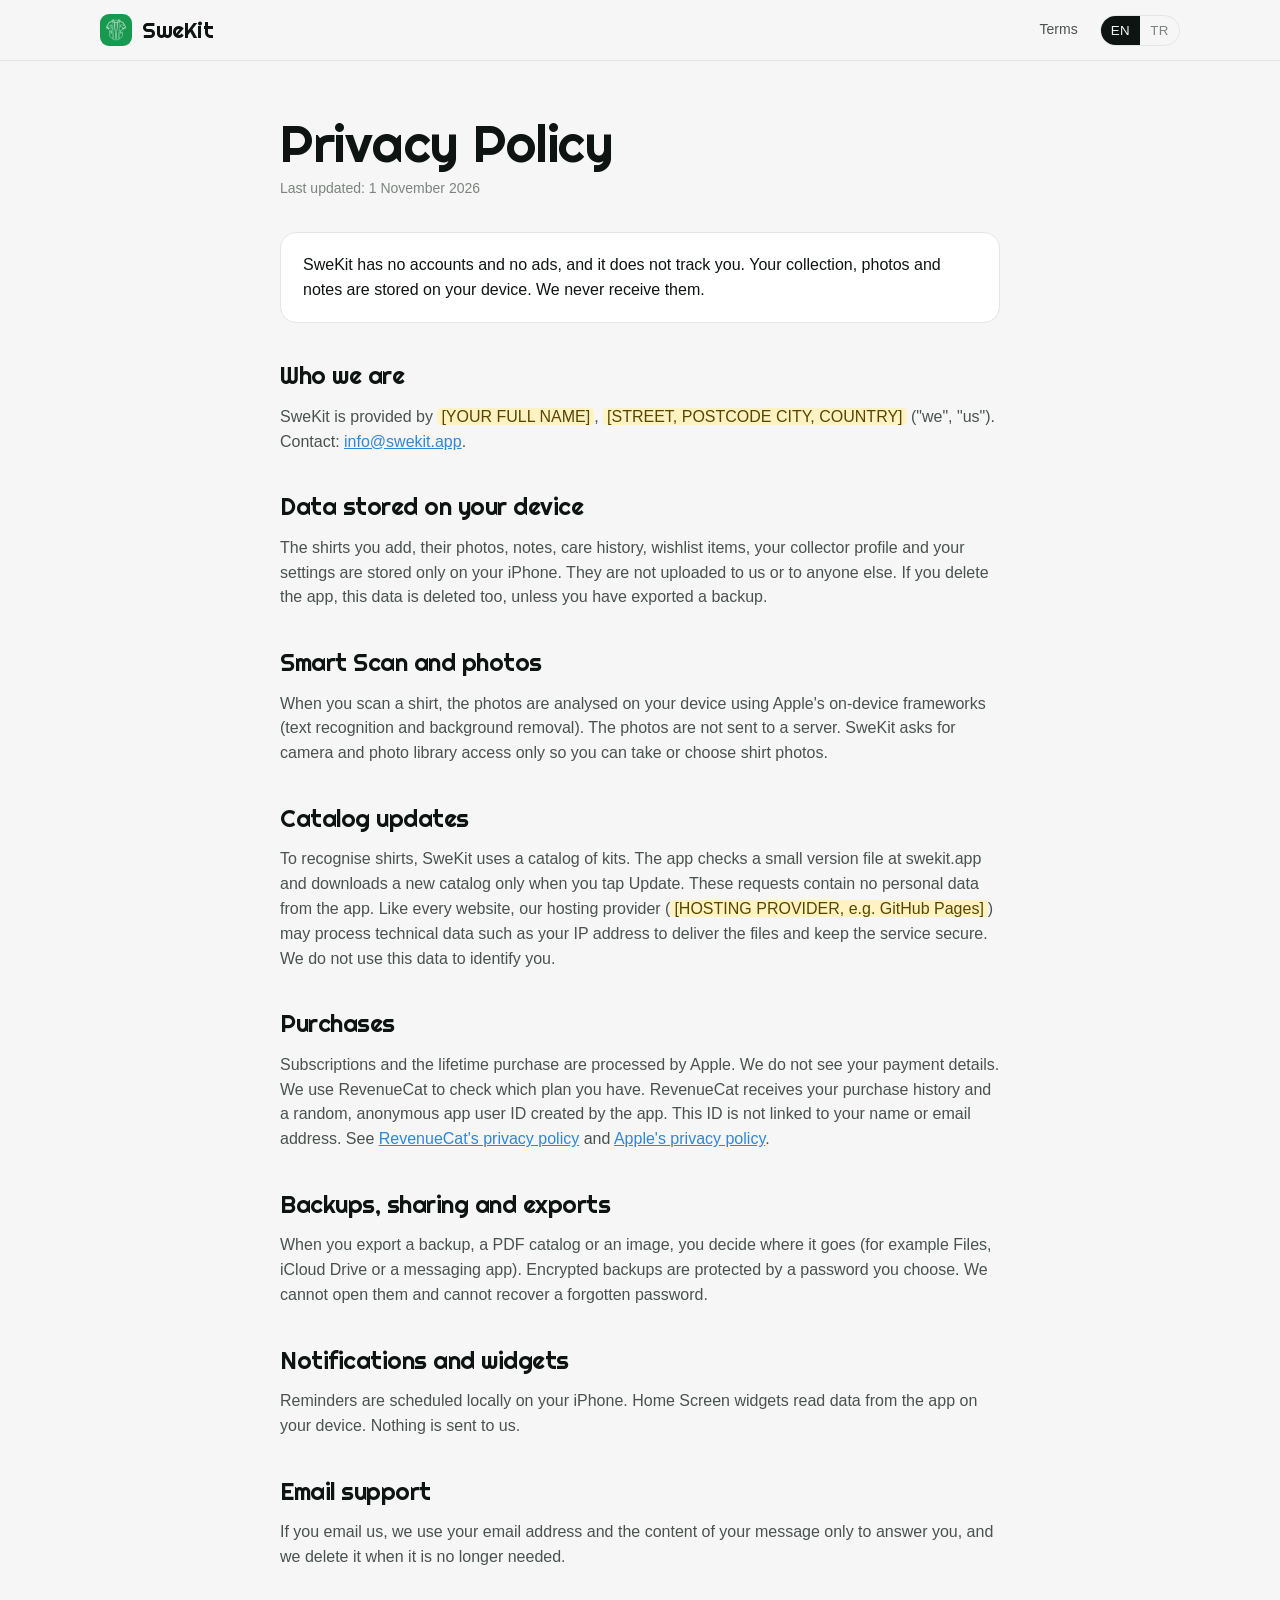
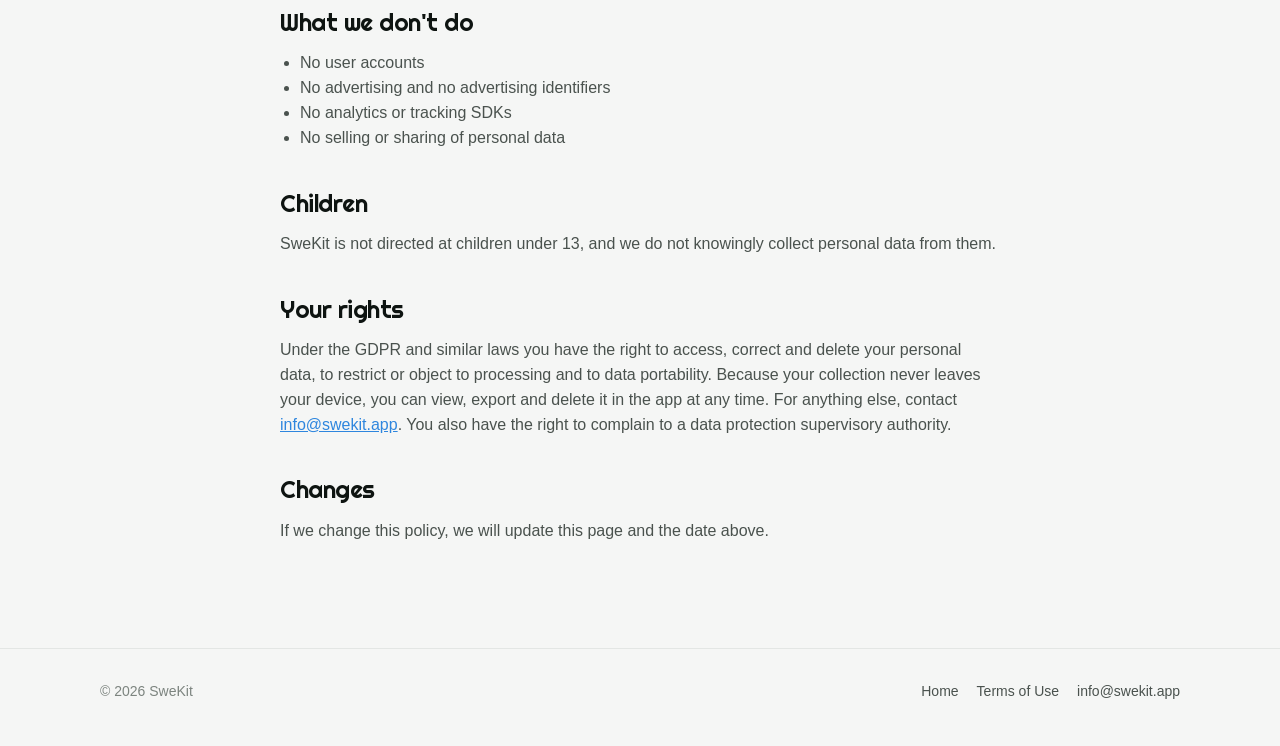
==== privacy/index.html @ 5796578f "Add files via upload" ====
<!doctype html>
<html lang="en">
<head>
<meta charset="utf-8">
<meta name="viewport" content="width=device-width, initial-scale=1">
<title>Privacy Policy – SweKit</title>
<meta name="description" content="How SweKit handles your data. Your collection stays on your device.">
<link rel="icon" href="../assets/swe-logo.PNG">
<link rel="stylesheet" href="../assets/style.css">
<script src="../assets/lang.js" defer></script>
</head>
<body>

<header class="top">
  <div class="wrap">
    <a class="brand" href="../">
      <span class="brand-mark"><img src="../assets/swe-logo.PNG" alt=""></span>
      <span class="brand-name">SweKit</span>
    </a>
    <nav>
      <a href="../terms/"><span data-l="en">Terms</span><span data-l="tr">Koşullar</span></a>
      <span class="lang" role="group" aria-label="Language">
        <button type="button" data-set="en" aria-pressed="true">EN</button>
        <button type="button" data-set="tr" aria-pressed="false">TR</button>
      </span>
    </nav>
  </div>
</header>

<main class="legal">

<article data-l="en">
  <h1>Privacy Policy</h1>
  <p class="updated">Last updated: 1 November 2026</p>

  <div class="summary">
    <p>SweKit has no accounts and no ads, and it does not track you. Your collection, photos and notes are stored on your device. We never receive them.</p>
  </div>

  <h2>Who we are</h2>
  <p>SweKit is provided by <span class="todo">[YOUR FULL NAME]</span>, <span class="todo">[STREET, POSTCODE CITY, COUNTRY]</span> ("we", "us"). Contact: <a href="mailto:info@swekit.app">info@swekit.app</a>.</p>

  <h2>Data stored on your device</h2>
  <p>The shirts you add, their photos, notes, care history, wishlist items, your collector profile and your settings are stored only on your iPhone. They are not uploaded to us or to anyone else. If you delete the app, this data is deleted too, unless you have exported a backup.</p>

  <h2>Smart Scan and photos</h2>
  <p>When you scan a shirt, the photos are analysed on your device using Apple's on-device frameworks (text recognition and background removal). The photos are not sent to a server. SweKit asks for camera and photo library access only so you can take or choose shirt photos.</p>

  <h2>Catalog updates</h2>
  <p>To recognise shirts, SweKit uses a catalog of kits. The app checks a small version file at swekit.app and downloads a new catalog only when you tap Update. These requests contain no personal data from the app. Like every website, our hosting provider (<span class="todo">[HOSTING PROVIDER, e.g. GitHub Pages]</span>) may process technical data such as your IP address to deliver the files and keep the service secure. We do not use this data to identify you.</p>

  <h2>Purchases</h2>
  <p>Subscriptions and the lifetime purchase are processed by Apple. We do not see your payment details. We use RevenueCat to check which plan you have. RevenueCat receives your purchase history and a random, anonymous app user ID created by the app. This ID is not linked to your name or email address. See <a href="https://www.revenuecat.com/privacy">RevenueCat's privacy policy</a> and <a href="https://www.apple.com/legal/privacy/">Apple's privacy policy</a>.</p>

  <h2>Backups, sharing and exports</h2>
  <p>When you export a backup, a PDF catalog or an image, you decide where it goes (for example Files, iCloud Drive or a messaging app). Encrypted backups are protected by a password you choose. We cannot open them and cannot recover a forgotten password.</p>

  <h2>Notifications and widgets</h2>
  <p>Reminders are scheduled locally on your iPhone. Home Screen widgets read data from the app on your device. Nothing is sent to us.</p>

  <h2>Email support</h2>
  <p>If you email us, we use your email address and the content of your message only to answer you, and we delete it when it is no longer needed.</p>

  <h2>What we don't do</h2>
  <ul>
    <li>No user accounts</li>
    <li>No advertising and no advertising identifiers</li>
    <li>No analytics or tracking SDKs</li>
    <li>No selling or sharing of personal data</li>
  </ul>

  <h2>Children</h2>
  <p>SweKit is not directed at children under 13, and we do not knowingly collect personal data from them.</p>

  <h2>Your rights</h2>
  <p>Under the GDPR and similar laws you have the right to access, correct and delete your personal data, to restrict or object to processing and to data portability. Because your collection never leaves your device, you can view, export and delete it in the app at any time. For anything else, contact <a href="mailto:info@swekit.app">info@swekit.app</a>. You also have the right to complain to a data protection supervisory authority.</p>

  <h2>Changes</h2>
  <p>If we change this policy, we will update this page and the date above.</p>
</article>

<article data-l="tr">
  <h1>Gizlilik Politikası</h1>
  <p class="updated">Son güncelleme: 1 Kasım 2026</p>

  <div class="summary">
    <p>SweKit'te hesap yok, reklam yok ve seni takip etmiyoruz. Koleksiyonun, fotoğrafların ve notların cihazında saklanır. Bunlar bize hiçbir zaman ulaşmaz.</p>
  </div>

  <h2>Biz kimiz</h2>
  <p>SweKit, <span class="todo">[AD SOYAD]</span>, <span class="todo">[ADRES, POSTA KODU ŞEHİR, ÜLKE]</span> tarafından sunulur ("biz"). İletişim: <a href="mailto:info@swekit.app">info@swekit.app</a>.</p>

  <h2>Cihazında saklanan veriler</h2>
  <p>Eklediğin formalar, fotoğrafları, notlar, bakım geçmişi, istek listesi, koleksiyoner profilin ve ayarların yalnızca iPhone'unda saklanır. Bize ya da başka birine yüklenmez. Uygulamayı silersen, yedek almadıysan bu veriler de silinir.</p>

  <h2>Akıllı Tara ve fotoğraflar</h2>
  <p>Bir formayı taradığında fotoğraflar, Apple'ın cihaz üzerinde çalışan araçlarıyla (metin tanıma ve arka plan kaldırma) cihazında incelenir. Fotoğraflar bir sunucuya gönderilmez. SweKit kamera ve fotoğraf arşivi iznini yalnızca forma fotoğrafı çekebilmen ya da seçebilmen için ister.</p>

  <h2>Katalog güncellemeleri</h2>
  <p>SweKit formaları tanımak için bir forma kataloğu kullanır. Uygulama swekit.app adresindeki küçük bir sürüm dosyasına bakar; yeni kataloğu yalnızca sen Güncelle'ye bastığında indirir. Bu isteklerde uygulamadan kişisel veri gönderilmez. Her web sitesinde olduğu gibi barındırma sağlayıcımız (<span class="todo">[BARINDIRMA SAĞLAYICISI, örn. GitHub Pages]</span>) dosyaları iletmek ve hizmeti güvende tutmak için IP adresi gibi teknik verileri işleyebilir. Bu verileri seni tanımak için kullanmayız.</p>

  <h2>Satın almalar</h2>
  <p>Abonelikler ve ömür boyu satın alma Apple tarafından işlenir; ödeme bilgilerini görmeyiz. Hangi planda olduğunu kontrol etmek için RevenueCat kullanırız. RevenueCat satın alma geçmişini ve uygulamanın oluşturduğu rastgele, anonim bir kullanıcı kimliğini alır. Bu kimlik adınla ya da e-posta adresinle ilişkilendirilmez. Ayrıntılar: <a href="https://www.revenuecat.com/privacy">RevenueCat gizlilik politikası</a> ve <a href="https://www.apple.com/legal/privacy/">Apple gizlilik politikası</a>.</p>

  <h2>Yedekler, paylaşım ve dışa aktarma</h2>
  <p>Bir yedeği, PDF kataloğu ya da görseli dışa aktardığında nereye gideceğine sen karar verirsin (örneğin Dosyalar, iCloud Drive ya da bir mesajlaşma uygulaması). Şifreli yedekler senin belirlediğin bir parolayla korunur. Bunları açamayız ve unutulan parolayı kurtaramayız.</p>

  <h2>Bildirimler ve widget'lar</h2>
  <p>Hatırlatmalar iPhone'unda yerel olarak planlanır. Ana ekran widget'ları verileri cihazındaki uygulamadan okur. Bize hiçbir şey gönderilmez.</p>

  <h2>E-posta desteği</h2>
  <p>Bize e-posta gönderirsen e-posta adresini ve mesajını yalnızca sana yanıt vermek için kullanırız ve artık gerekmediğinde sileriz.</p>

  <h2>Yapmadıklarımız</h2>
  <ul>
    <li>Kullanıcı hesabı yok</li>
    <li>Reklam ve reklam kimliği yok</li>
    <li>Analiz ya da takip araçları yok</li>
    <li>Kişisel verilerin satışı ya da paylaşımı yok</li>
  </ul>

  <h2>Çocuklar</h2>
  <p>SweKit 13 yaşın altındaki çocuklara yönelik değildir ve bilerek onlardan kişisel veri toplamayız.</p>

  <h2>Hakların</h2>
  <p>KVKK, GDPR ve benzeri yasalar kapsamında kişisel verilerine erişme, düzeltme, silme, işlemeyi kısıtlama ya da itiraz etme ve veri taşınabilirliği hakların vardır. Koleksiyonun cihazından hiç çıkmadığı için onu uygulamada istediğin zaman görebilir, dışa aktarabilir ve silebilirsin. Diğer her şey için <a href="mailto:info@swekit.app">info@swekit.app</a> adresine yaz. Bir veri koruma denetim makamına şikâyette bulunma hakkın da vardır.</p>

  <h2>Değişiklikler</h2>
  <p>Bu politikayı değiştirirsek bu sayfayı ve yukarıdaki tarihi güncelleriz.</p>
</article>

</main>

<footer>
  <div class="wrap">
    <span>© 2026 SweKit</span>
    <nav>
      <a href="../"><span data-l="en">Home</span><span data-l="tr">Ana sayfa</span></a>
      <a href="../terms/"><span data-l="en">Terms of Use</span><span data-l="tr">Kullanım Koşulları</span></a>
      <a href="mailto:info@swekit.app">info@swekit.app</a>
    </nav>
  </div>
</footer>

</body>
</html>
---- assets/style.css ----
@font-face {
  font-family: "Righteous";
  src: url("Righteous-Regular.ttf") format("truetype");
  font-display: swap;
}

:root {
  --paper: #F5F6F5;
  --card: #FFFFFF;
  --ink: #0E1411;
  --ink-2: #4A524E;
  --muted: #7C847F;
  --line: #E3E6E4;
  --pitch: #17994F;
  --pitch-dark: #12803F;
  --sky: #2E86DE;
  --navy: #0B1E3A;
  --radius: 16px;
  --max: 1120px;
}

@media (prefers-color-scheme: dark) {
  :root:not([data-theme="light"]) {
    --paper: #0F1311;
    --card: #171C19;
    --ink: #EEF2EF;
    --ink-2: #B5BDB8;
    --muted: #8A938E;
    --line: #262D29;
    --pitch: #2DBE6C;
    --pitch-dark: #25A35B;
    --sky: #5AA8F0;
  }
}

* { box-sizing: border-box; }
html { -webkit-text-size-adjust: 100%; }
body {
  margin: 0;
  background: var(--paper);
  color: var(--ink);
  font: 16px/1.55 -apple-system, BlinkMacSystemFont, "SF Pro Text", "Helvetica Neue", Arial, sans-serif;
}
a { color: var(--sky); }
img { max-width: 100%; display: block; }

/* language toggle: every text exists in both languages */
html[lang="tr"] [data-l="en"], html[lang="en"] [data-l="tr"] { display: none !important; }

.wrap { max-width: var(--max); margin: 0 auto; padding: 0 20px; }

/* header */
.top {
  position: sticky; top: 0; z-index: 10;
  background: color-mix(in srgb, var(--paper) 88%, transparent);
  backdrop-filter: saturate(160%) blur(12px);
  -webkit-backdrop-filter: saturate(160%) blur(12px);
  border-bottom: 1px solid var(--line);
}
.top .wrap { display: flex; align-items: center; justify-content: space-between; height: 60px; }
.brand { display: flex; align-items: center; gap: 10px; text-decoration: none; color: var(--ink); }
.brand-mark {
  width: 32px; height: 32px; border-radius: 9px; background: var(--pitch);
  display: grid; place-items: center;
}
.brand-mark img { width: 22px; height: 22px; }
.brand-name { font-family: "Righteous", sans-serif; font-size: 22px; letter-spacing: -0.3px; }
.top nav { display: flex; align-items: center; gap: 6px; }
.top nav a { color: var(--ink-2); text-decoration: none; font-size: 14px; font-weight: 500; padding: 8px 10px; border-radius: 8px; }
.top nav a:hover { color: var(--ink); }
.lang {
  display: inline-flex; border: 1px solid var(--line); border-radius: 999px; overflow: hidden; margin-left: 6px;
}
.lang button {
  border: 0; background: transparent; color: var(--muted); font: 600 12px/1 inherit;
  padding: 7px 10px; cursor: pointer; letter-spacing: .5px;
}
.lang button[aria-pressed="true"] { background: var(--ink); color: var(--paper); }

/* buttons */
.btn {
  display: inline-flex; align-items: center; gap: 10px; height: 52px; padding: 0 22px;
  border-radius: 14px; font-weight: 600; font-size: 16px; text-decoration: none;
}
.btn-primary { background: var(--pitch); color: #fff; }
.btn-primary:hover { background: var(--pitch-dark); }
.btn-ghost { color: var(--ink); border: 1px solid var(--line); background: var(--card); }
.btn svg { width: 20px; height: 20px; }

/* hero */
.hero { padding: 72px 0 0; overflow: hidden; }
.hero-grid { display: grid; grid-template-columns: 1.05fr 1fr; gap: 40px; align-items: end; }
.kicker {
  font-size: 12px; font-weight: 700; letter-spacing: 2.4px; text-transform: uppercase; color: var(--pitch);
  margin: 0 0 14px;
}
h1, h2, h3 { font-family: "Righteous", sans-serif; font-weight: 400; letter-spacing: -0.5px; margin: 0; }
h1 { font-size: clamp(42px, 6.4vw, 76px); line-height: 1.02; }
.lead { font-size: 19px; color: var(--ink-2); max-width: 520px; margin: 22px 0 30px; }
.cta { display: flex; gap: 12px; flex-wrap: wrap; padding-bottom: 72px; }
.hero-phones { position: relative; height: 560px; }
.hero-phones img { position: absolute; bottom: -120px; width: 290px; filter: drop-shadow(0 30px 40px rgba(10, 30, 20, .18)); }
.hero-phones .p1 { left: 4%; transform: rotate(-6deg); }
.hero-phones .p2 { right: 4%; bottom: -80px; transform: rotate(5deg); z-index: 1; }

/* pitch band under hero */
.band {
  background: var(--pitch);
  background-image: repeating-linear-gradient(90deg, rgba(255,255,255,.05) 0 120px, transparent 120px 240px);
  height: 18px;
}

/* sections */
section { padding: 88px 0; }
.section-head { max-width: 640px; margin-bottom: 44px; }
h2 { font-size: clamp(32px, 4.2vw, 48px); line-height: 1.06; }
.section-head p { color: var(--ink-2); font-size: 18px; margin: 14px 0 0; }

.features { display: grid; grid-template-columns: repeat(3, 1fr); gap: 16px; }
.feature {
  background: var(--card); border: 1px solid var(--line); border-radius: var(--radius); padding: 24px;
}
.feature .ico {
  width: 40px; height: 40px; border-radius: 11px; display: grid; place-items: center;
  background: color-mix(in srgb, var(--pitch) 12%, transparent); color: var(--pitch); margin-bottom: 16px;
}
.feature .ico svg { width: 22px; height: 22px; }
.feature h3 { font-size: 21px; margin-bottom: 6px; }
.feature p { margin: 0; color: var(--ink-2); font-size: 15px; }

/* split rows */
.split { display: grid; grid-template-columns: 1fr 1fr; gap: 56px; align-items: center; }
.split + .split { margin-top: 96px; }
.split.rev .split-media { order: 2; }
.split-media { display: flex; justify-content: center; }
.split-media img { width: 300px; filter: drop-shadow(0 24px 36px rgba(10, 30, 20, .16)); }
.split ul { list-style: none; padding: 0; margin: 22px 0 0; }
.split li { padding: 12px 0; border-top: 1px solid var(--line); color: var(--ink-2); display: flex; gap: 12px; }
.split li::before { content: ""; flex: none; width: 8px; height: 8px; border-radius: 50%; background: var(--pitch); margin-top: 9px; }

/* privacy banner */
.private {
  background: var(--navy); color: #fff; border-radius: 24px; padding: 56px; display: grid;
  grid-template-columns: 1.2fr 1fr; gap: 40px; align-items: center;
}
.private h2 { color: #fff; }
.private p { color: rgba(255,255,255,.78); font-size: 17px; }
.private .facts { display: grid; gap: 12px; }
.private .fact { border: 1px solid rgba(255,255,255,.14); border-radius: 14px; padding: 16px 18px; }
.private .fact b { display: block; font-family: "Righteous", sans-serif; font-weight: 400; font-size: 19px; }
.private .fact span { color: rgba(255,255,255,.7); font-size: 14px; }

/* plans */
.plans { display: grid; grid-template-columns: repeat(3, 1fr); gap: 16px; }
.plan { background: var(--card); border: 1px solid var(--line); border-radius: var(--radius); padding: 24px; }
.plan.featured { border-color: var(--sky); border-width: 1.5px; }
.plan .tag { font-size: 11px; font-weight: 700; letter-spacing: 1.6px; text-transform: uppercase; color: var(--muted); }
.plan.featured .tag { color: var(--sky); }
.plan h3 { font-size: 26px; margin: 8px 0 12px; }
.plan ul { margin: 0; padding-left: 18px; color: var(--ink-2); font-size: 15px; }
.plan li { margin: 6px 0; }
.note { color: var(--muted); font-size: 13px; margin-top: 16px; }

/* final cta */
.final { text-align: center; }
.final h2 { margin-bottom: 26px; }

/* footer */
footer { border-top: 1px solid var(--line); padding: 32px 0 44px; color: var(--muted); font-size: 14px; }
footer .wrap { display: flex; justify-content: space-between; gap: 16px; flex-wrap: wrap; }
footer nav { display: flex; gap: 18px; flex-wrap: wrap; }
footer a { color: var(--ink-2); text-decoration: none; }
footer a:hover { color: var(--ink); }

/* legal pages */
.legal { max-width: 760px; margin: 0 auto; padding: 56px 20px 88px; }
.legal h1 { font-size: clamp(36px, 5vw, 52px); margin-bottom: 8px; }
.legal .updated { color: var(--muted); font-size: 14px; margin: 0 0 32px; }
.legal h2 { font-size: 24px; margin: 40px 0 10px; }
.legal p, .legal li { color: var(--ink-2); }
.legal ul { padding-left: 20px; }
.legal .summary {
  background: var(--card); border: 1px solid var(--line); border-radius: var(--radius); padding: 20px 22px; margin-bottom: 8px;
}
.legal .summary p { margin: 0; color: var(--ink); }
.todo { background: #FFF3C4; color: #5A4500; padding: 0 4px; border-radius: 4px; }

@media (max-width: 900px) {
  .hero { padding-top: 44px; }
  .hero-grid, .split, .private { grid-template-columns: 1fr; }
  .split.rev .split-media { order: 0; }
  .hero-phones { height: 420px; }
  .hero-phones img { width: 220px; }
  .features, .plans { grid-template-columns: 1fr; }
  .private { padding: 32px 24px; }
  section { padding: 64px 0; }
  .cta { padding-bottom: 20px; }
}
@media (max-width: 560px) {
  .top nav a.hide-sm { display: none; }
  .hero-phones { height: 360px; }
  .hero-phones img { width: 180px; bottom: -90px; }
  .hero-phones .p2 { bottom: -60px; }
  .split-media img { width: 240px; }
}
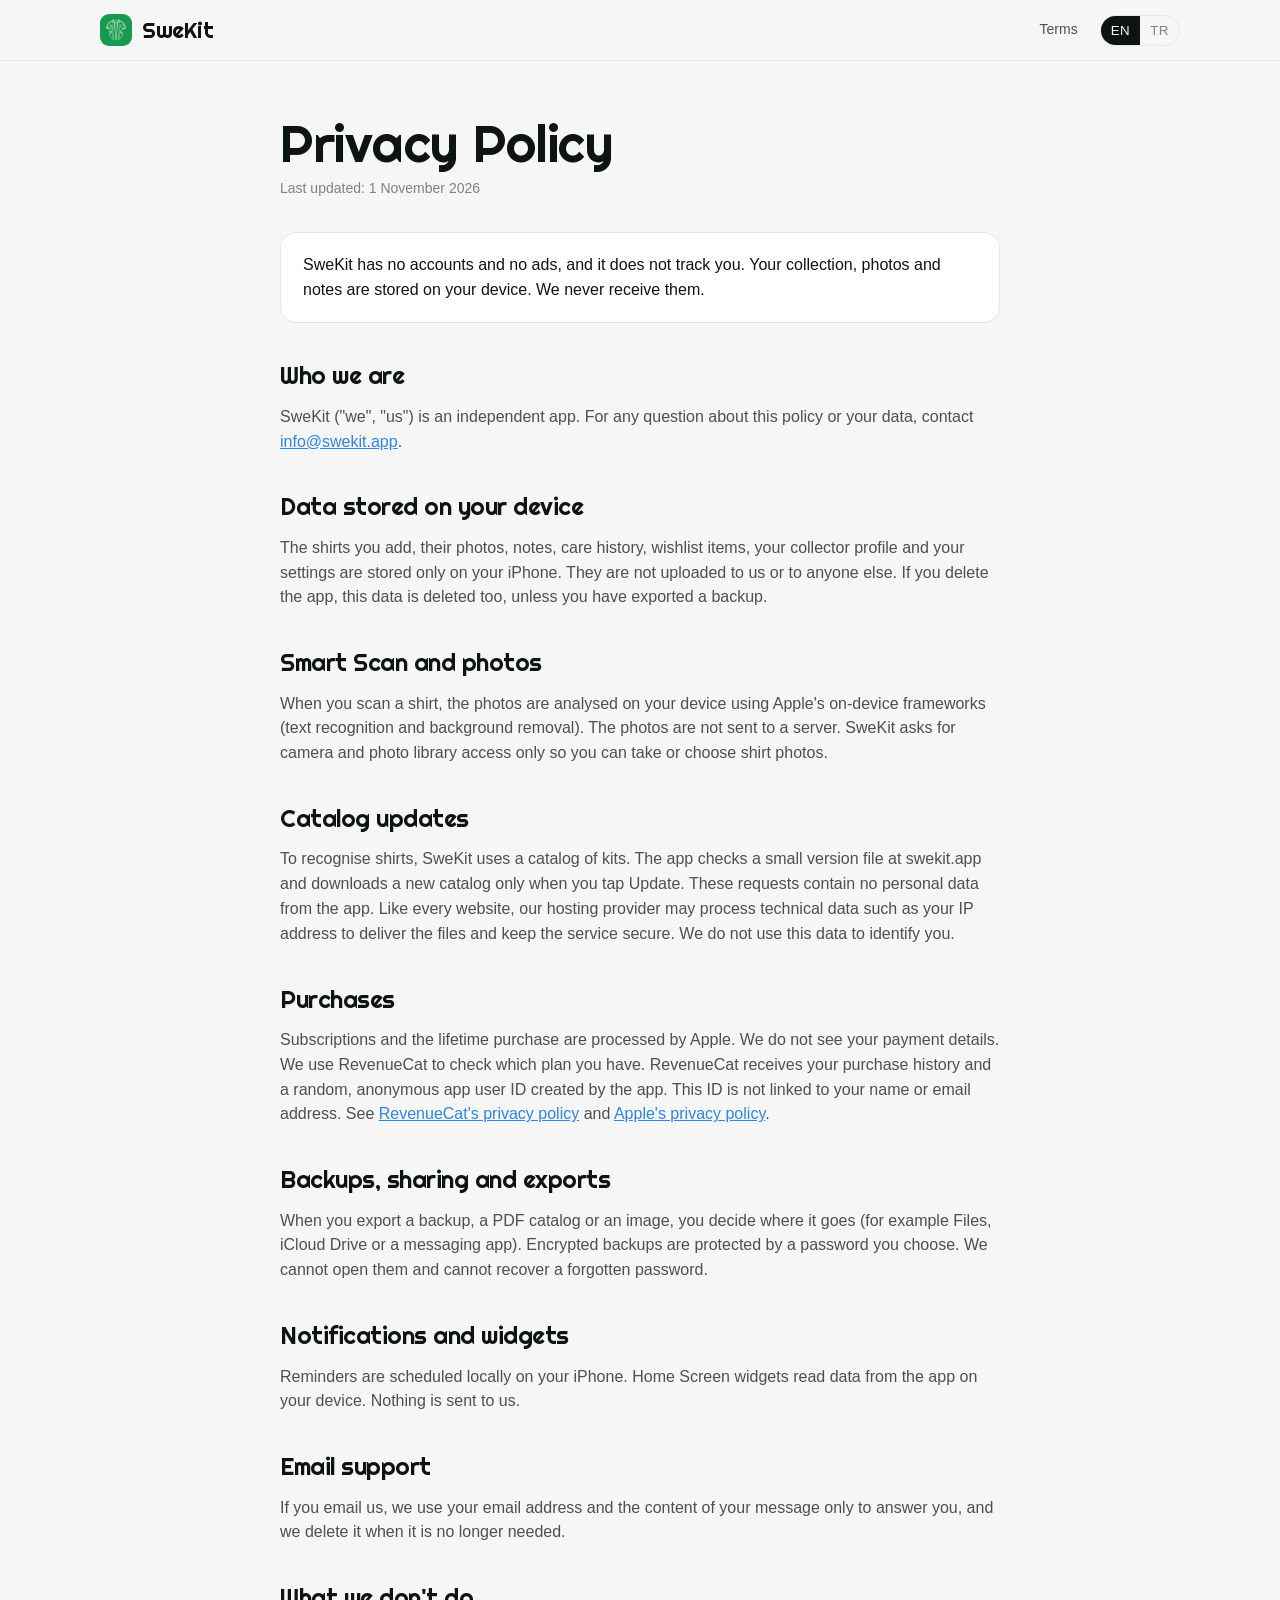
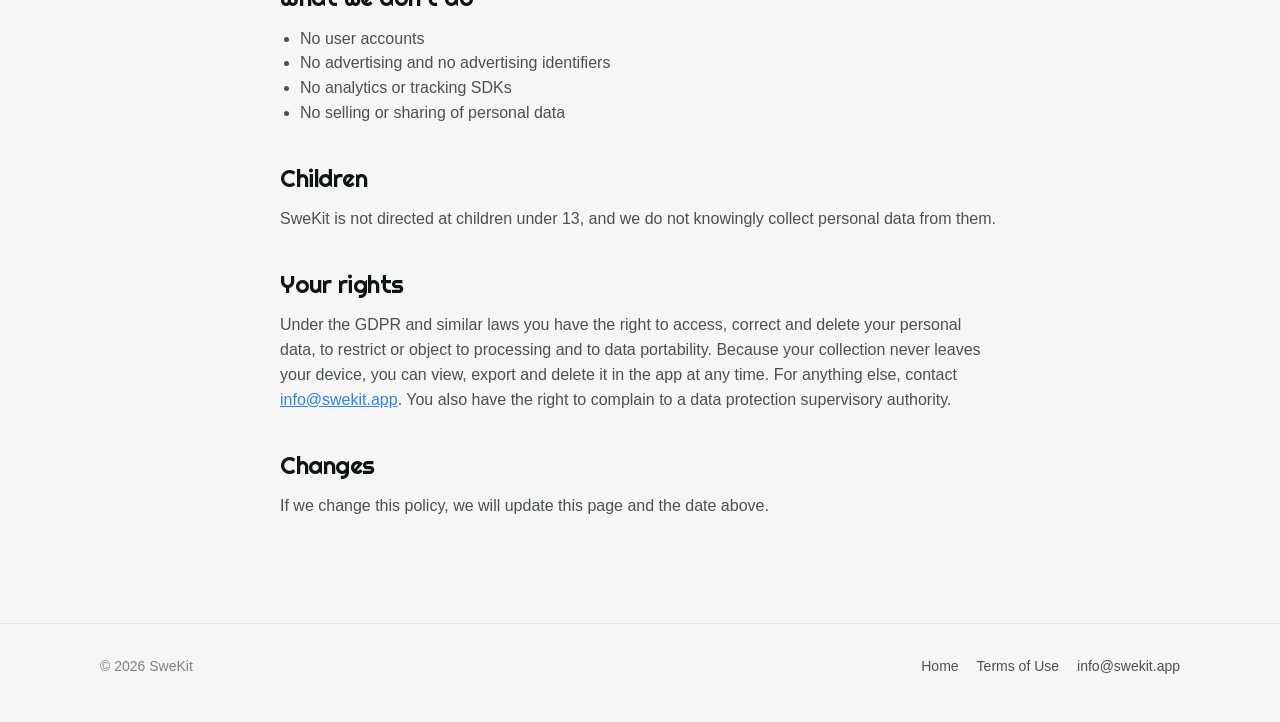
==== commit b49deed4: "Add files via upload" ====
--- a/privacy/index.html
+++ b/privacy/index.html
@@ -38,7 +38,7 @@
   </div>
 
   <h2>Who we are</h2>
-  <p>SweKit is provided by <span class="todo">[YOUR FULL NAME]</span>, <span class="todo">[STREET, POSTCODE CITY, COUNTRY]</span> ("we", "us"). Contact: <a href="mailto:info@swekit.app">info@swekit.app</a>.</p>
+  <p>SweKit ("we", "us") is an independent app. For any question about this policy or your data, contact <a href="mailto:info@swekit.app">info@swekit.app</a>.</p>
 
   <h2>Data stored on your device</h2>
   <p>The shirts you add, their photos, notes, care history, wishlist items, your collector profile and your settings are stored only on your iPhone. They are not uploaded to us or to anyone else. If you delete the app, this data is deleted too, unless you have exported a backup.</p>
@@ -47,7 +47,7 @@
   <p>When you scan a shirt, the photos are analysed on your device using Apple's on-device frameworks (text recognition and background removal). The photos are not sent to a server. SweKit asks for camera and photo library access only so you can take or choose shirt photos.</p>
 
   <h2>Catalog updates</h2>
-  <p>To recognise shirts, SweKit uses a catalog of kits. The app checks a small version file at swekit.app and downloads a new catalog only when you tap Update. These requests contain no personal data from the app. Like every website, our hosting provider (<span class="todo">[HOSTING PROVIDER, e.g. GitHub Pages]</span>) may process technical data such as your IP address to deliver the files and keep the service secure. We do not use this data to identify you.</p>
+  <p>To recognise shirts, SweKit uses a catalog of kits. The app checks a small version file at swekit.app and downloads a new catalog only when you tap Update. These requests contain no personal data from the app. Like every website, our hosting provider may process technical data such as your IP address to deliver the files and keep the service secure. We do not use this data to identify you.</p>
 
   <h2>Purchases</h2>
   <p>Subscriptions and the lifetime purchase are processed by Apple. We do not see your payment details. We use RevenueCat to check which plan you have. RevenueCat receives your purchase history and a random, anonymous app user ID created by the app. This ID is not linked to your name or email address. See <a href="https://www.revenuecat.com/privacy">RevenueCat's privacy policy</a> and <a href="https://www.apple.com/legal/privacy/">Apple's privacy policy</a>.</p>
@@ -88,7 +88,7 @@
   </div>
 
   <h2>Biz kimiz</h2>
-  <p>SweKit, <span class="todo">[AD SOYAD]</span>, <span class="todo">[ADRES, POSTA KODU ŞEHİR, ÜLKE]</span> tarafından sunulur ("biz"). İletişim: <a href="mailto:info@swekit.app">info@swekit.app</a>.</p>
+  <p>SweKit ("biz") bağımsız bir uygulamadır. Bu politika ya da verilerinle ilgili her soru için <a href="mailto:info@swekit.app">info@swekit.app</a> adresine yazabilirsin.</p>
 
   <h2>Cihazında saklanan veriler</h2>
   <p>Eklediğin formalar, fotoğrafları, notlar, bakım geçmişi, istek listesi, koleksiyoner profilin ve ayarların yalnızca iPhone'unda saklanır. Bize ya da başka birine yüklenmez. Uygulamayı silersen, yedek almadıysan bu veriler de silinir.</p>
@@ -97,7 +97,7 @@
   <p>Bir formayı taradığında fotoğraflar, Apple'ın cihaz üzerinde çalışan araçlarıyla (metin tanıma ve arka plan kaldırma) cihazında incelenir. Fotoğraflar bir sunucuya gönderilmez. SweKit kamera ve fotoğraf arşivi iznini yalnızca forma fotoğrafı çekebilmen ya da seçebilmen için ister.</p>
 
   <h2>Katalog güncellemeleri</h2>
-  <p>SweKit formaları tanımak için bir forma kataloğu kullanır. Uygulama swekit.app adresindeki küçük bir sürüm dosyasına bakar; yeni kataloğu yalnızca sen Güncelle'ye bastığında indirir. Bu isteklerde uygulamadan kişisel veri gönderilmez. Her web sitesinde olduğu gibi barındırma sağlayıcımız (<span class="todo">[BARINDIRMA SAĞLAYICISI, örn. GitHub Pages]</span>) dosyaları iletmek ve hizmeti güvende tutmak için IP adresi gibi teknik verileri işleyebilir. Bu verileri seni tanımak için kullanmayız.</p>
+  <p>SweKit formaları tanımak için bir forma kataloğu kullanır. Uygulama swekit.app adresindeki küçük bir sürüm dosyasına bakar; yeni kataloğu yalnızca sen Güncelle'ye bastığında indirir. Bu isteklerde uygulamadan kişisel veri gönderilmez. Her web sitesinde olduğu gibi barındırma sağlayıcımız dosyaları iletmek ve hizmeti güvende tutmak için IP adresi gibi teknik verileri işleyebilir. Bu verileri seni tanımak için kullanmayız.</p>
 
   <h2>Satın almalar</h2>
   <p>Abonelikler ve ömür boyu satın alma Apple tarafından işlenir; ödeme bilgilerini görmeyiz. Hangi planda olduğunu kontrol etmek için RevenueCat kullanırız. RevenueCat satın alma geçmişini ve uygulamanın oluşturduğu rastgele, anonim bir kullanıcı kimliğini alır. Bu kimlik adınla ya da e-posta adresinle ilişkilendirilmez. Ayrıntılar: <a href="https://www.revenuecat.com/privacy">RevenueCat gizlilik politikası</a> ve <a href="https://www.apple.com/legal/privacy/">Apple gizlilik politikası</a>.</p>
